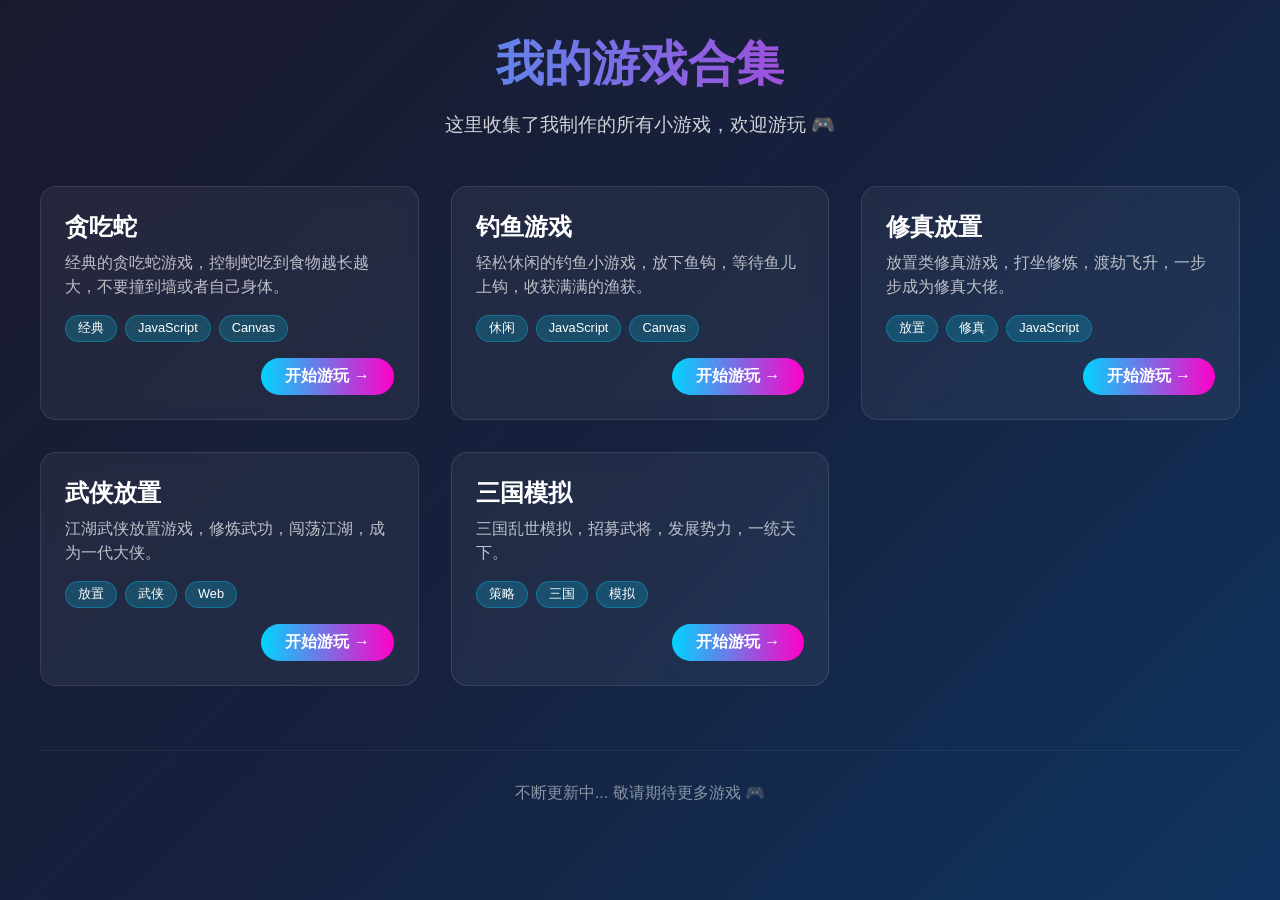
==== index.html @ 96c1a390 "Initial commit: Add game collection homepage and all games" ====
<!DOCTYPE html>
<html lang="zh-CN">
<head>
    <meta charset="UTF-8">
    <meta name="viewport" content="width=device-width, initial-scale=1.0">
    <title>游戏合集 | My Games Collection</title>
    <style>
        * {
            margin: 0;
            padding: 0;
            box-sizing: border-box;
        }

        body {
            font-family: -apple-system, BlinkMacSystemFont, 'Segoe UI', Roboto, 'Helvetica Neue', Arial, sans-serif;
            background: linear-gradient(135deg, #1a1a2e 0%, #16213e 50%, #0f3460 100%);
            min-height: 100vh;
            color: #fff;
            padding: 2rem 1rem;
        }

        .container {
            max-width: 1200px;
            margin: 0 auto;
        }

        header {
            text-align: center;
            margin-bottom: 3rem;
        }

        h1 {
            font-size: 3rem;
            font-weight: 700;
            margin-bottom: 1rem;
            background: linear-gradient(90deg, #00d4ff 0%, #ff00c8 100%);
            -webkit-background-clip: text;
            -webkit-text-fill-color: transparent;
            background-clip: text;
        }

        .subtitle {
            font-size: 1.2rem;
            opacity: 0.8;
            margin-bottom: 0.5rem;
        }

        .games-grid {
            display: grid;
            grid-template-columns: repeat(auto-fill, minmax(320px, 1fr));
            gap: 2rem;
            margin-bottom: 3rem;
        }

        .game-card {
            background: rgba(255, 255, 255, 0.05);
            border-radius: 16px;
            padding: 1.5rem;
            backdrop-filter: blur(10px);
            border: 1px solid rgba(255, 255, 255, 0.1);
            transition: all 0.3s ease;
            text-decoration: none;
            color: #fff;
            display: block;
        }

        .game-card:hover {
            transform: translateY(-8px);
            background: rgba(255, 255, 255, 0.08);
            border-color: rgba(255, 255, 255, 0.2);
            box-shadow: 0 10px 30px rgba(0, 0, 0, 0.3);
        }

        .game-title {
            font-size: 1.5rem;
            font-weight: 600;
            margin-bottom: 0.5rem;
        }

        .game-description {
            opacity: 0.7;
            margin-bottom: 1rem;
            line-height: 1.5;
        }

        .game-tags {
            display: flex;
            flex-wrap: wrap;
            gap: 0.5rem;
            margin-bottom: 1rem;
        }

        .tag {
            background: rgba(0, 212, 255, 0.2);
            padding: 0.25rem 0.75rem;
            border-radius: 20px;
            font-size: 0.8rem;
            border: 1px solid rgba(0, 212, 255, 0.3);
        }

        .game-footer {
            display: flex;
            justify-content: space-between;
            align-items: center;
        }

        .play-button {
            background: linear-gradient(90deg, #00d4ff 0%, #ff00c8 100%);
            padding: 0.5rem 1.5rem;
            border-radius: 25px;
            font-weight: 600;
            transition: transform 0.2s;
        }

        .game-card:hover .play-button {
            transform: scale(1.05);
        }

        footer {
            text-align: center;
            opacity: 0.5;
            margin-top: 4rem;
            padding-top: 2rem;
            border-top: 1px solid rgba(255, 255, 255, 0.1);
        }

        @media (max-width: 768px) {
            h1 {
                font-size: 2rem;
            }
            .games-grid {
                grid-template-columns: 1fr;
                gap: 1rem;
            }
        }
    </style>
</head>
<body>
    <div class="container">
        <header>
            <h1>我的游戏合集</h1>
            <p class="subtitle">这里收集了我制作的所有小游戏，欢迎游玩 🎮</p>
        </header>

        <div class="games-grid">
            <a href="./snake-game/" class="game-card">
                <div class="game-title">贪吃蛇</div>
                <div class="game-description">经典的贪吃蛇游戏，控制蛇吃到食物越长越大，不要撞到墙或者自己身体。</div>
                <div class="game-tags">
                    <span class="tag">经典</span>
                    <span class="tag">JavaScript</span>
                    <span class="tag">Canvas</span>
                </div>
                <div class="game-footer">
                    <span></span>
                    <span class="play-button">开始游玩 →</span>
                </div>
            </a>

            <a href="./fishing-game/" class="game-card">
                <div class="game-title">钓鱼游戏</div>
                <div class="game-description">轻松休闲的钓鱼小游戏，放下鱼钩，等待鱼儿上钩，收获满满的渔获。</div>
                <div class="game-tags">
                    <span class="tag">休闲</span>
                    <span class="tag">JavaScript</span>
                    <span class="tag">Canvas</span>
                </div>
                <div class="game-footer">
                    <span></span>
                    <span class="play-button">开始游玩 →</span>
                </div>
            </a>

            <a href="./xiuzhen-idle/" class="game-card">
                <div class="game-title">修真放置</div>
                <div class="game-description">放置类修真游戏，打坐修炼，渡劫飞升，一步步成为修真大佬。</div>
                <div class="game-tags">
                    <span class="tag">放置</span>
                    <span class="tag">修真</span>
                    <span class="tag">JavaScript</span>
                </div>
                <div class="game-footer">
                    <span></span>
                    <span class="play-button">开始游玩 →</span>
                </div>
            </a>

            <a href="./wuxia-idle-web/" class="game-card">
                <div class="game-title">武侠放置</div>
                <div class="game-description">江湖武侠放置游戏，修炼武功，闯荡江湖，成为一代大侠。</div>
                <div class="game-tags">
                    <span class="tag">放置</span>
                    <span class="tag">武侠</span>
                    <span class="tag">Web</span>
                </div>
                <div class="game-footer">
                    <span></span>
                    <span class="play-button">开始游玩 →</span>
                </div>
            </a>

            <a href="./threekingdom-sim-web/" class="game-card">
                <div class="game-title">三国模拟</div>
                <div class="game-description">三国乱世模拟，招募武将，发展势力，一统天下。</div>
                <div class="game-tags">
                    <span class="tag">策略</span>
                    <span class="tag">三国</span>
                    <span class="tag">模拟</span>
                </div>
                <div class="game-footer">
                    <span></span>
                    <span class="play-button">开始游玩 →</span>
                </div>
            </a>
        </div>

        <footer>
            <p>不断更新中... 敬请期待更多游戏 🎮</p>
        </footer>
    </div>
</body>
</html>
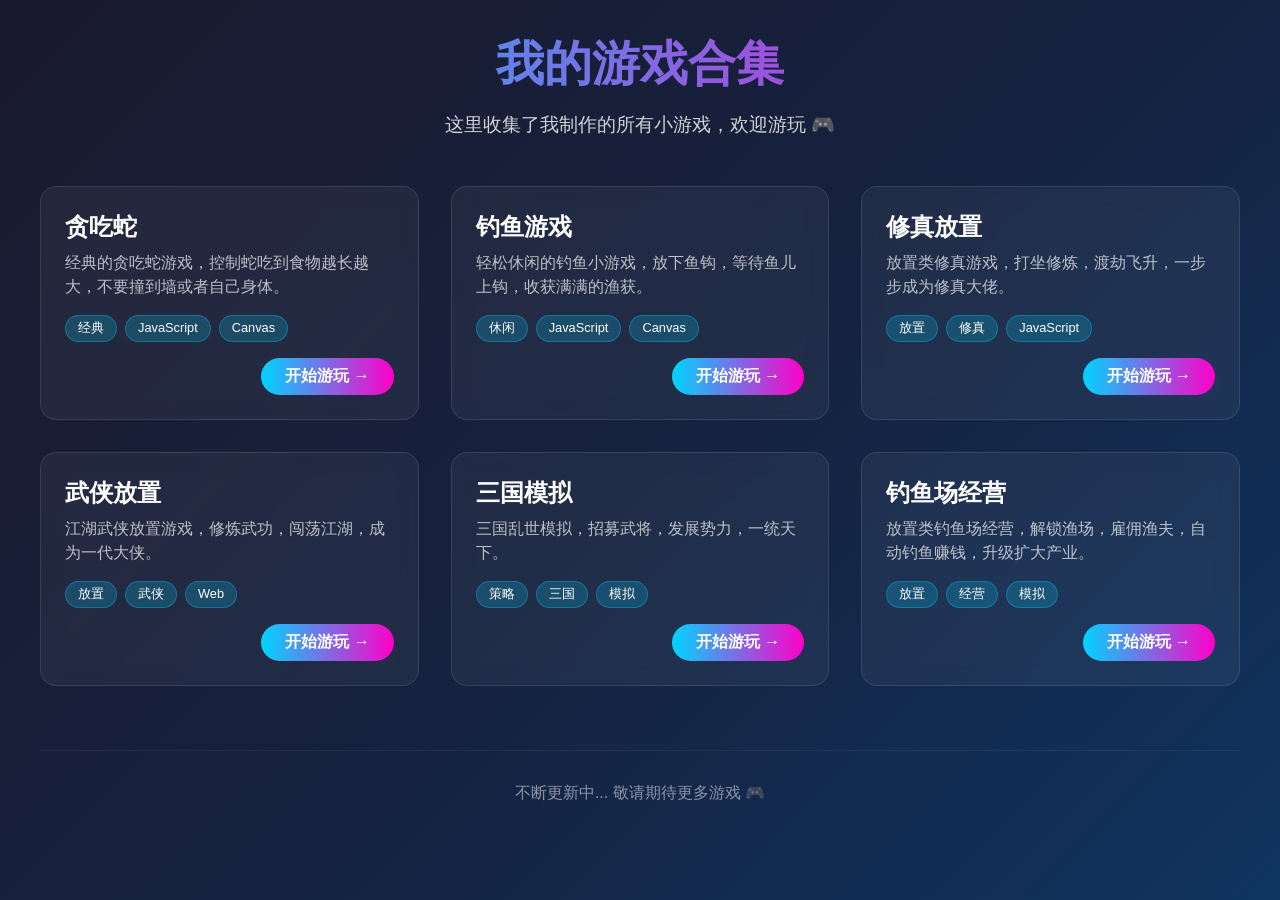
==== commit 7f4a6bdf: "Add new game: fishing-idle - 钓鱼场模拟经营放置游戏" ====
--- a/index.html
+++ b/index.html
@@ -212,6 +212,20 @@
                     <span class="play-button">开始游玩 →</span>
                 </div>
             </a>
+
+            <a href="./fishing-idle/" class="game-card">
+                <div class="game-title">钓鱼场经营</div>
+                <div class="game-description">放置类钓鱼场经营，解锁渔场，雇佣渔夫，自动钓鱼赚钱，升级扩大产业。</div>
+                <div class="game-tags">
+                    <span class="tag">放置</span>
+                    <span class="tag">经营</span>
+                    <span class="tag">模拟</span>
+                </div>
+                <div class="game-footer">
+                    <span></span>
+                    <span class="play-button">开始游玩 →</span>
+                </div>
+            </a>
         </div>
 
         <footer>
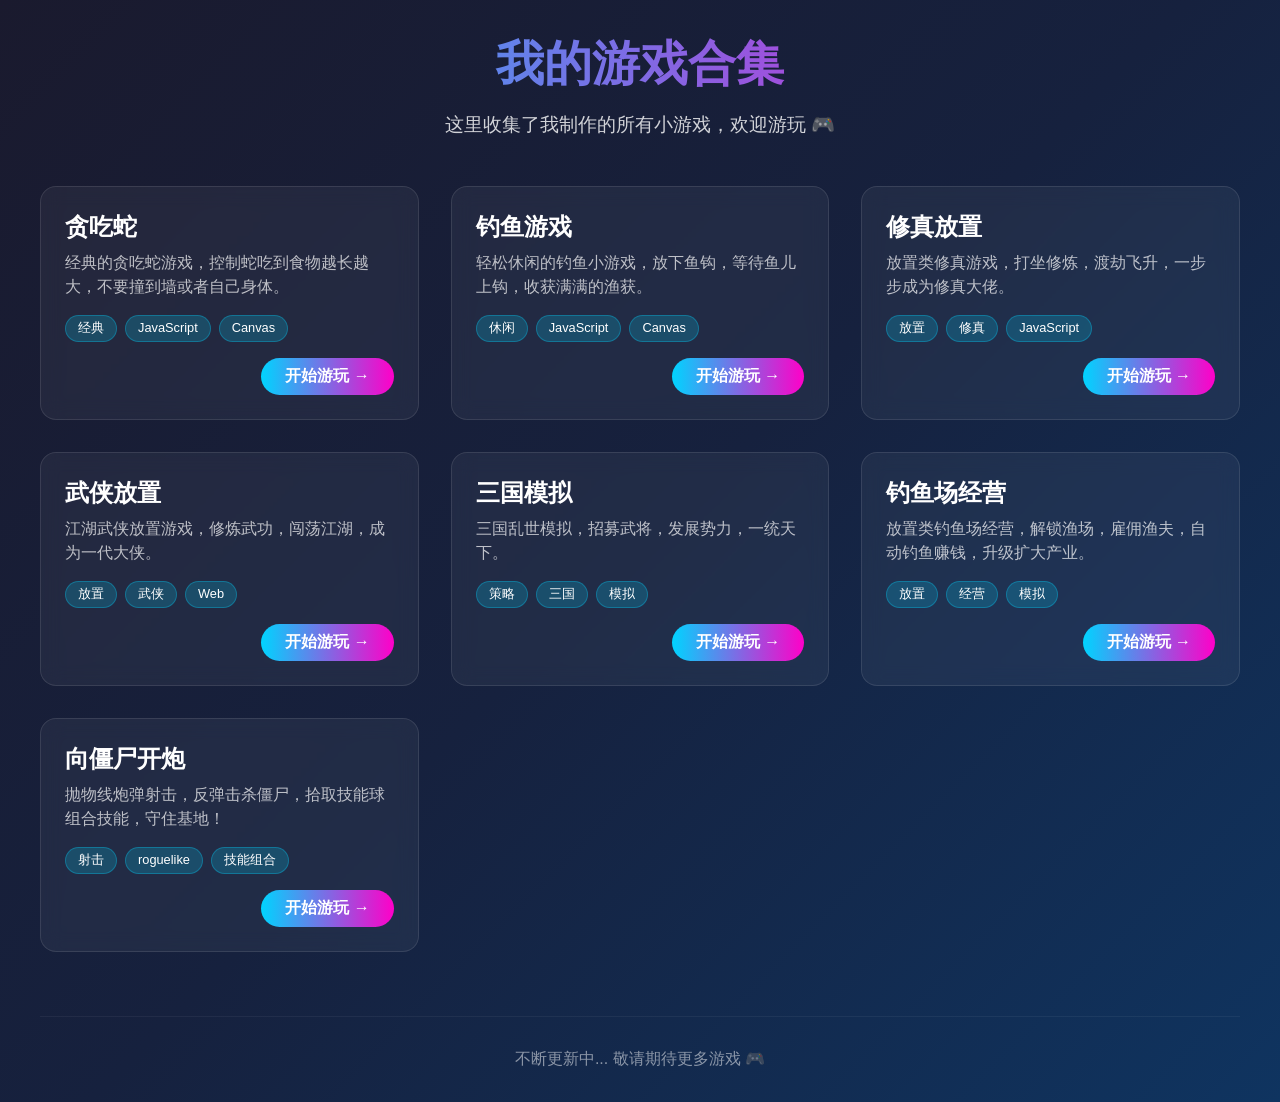
==== commit a17ae6df: "Add new game: zombie-cannon - 向僵尸开炮 网页版" ====
--- a/index.html
+++ b/index.html
@@ -226,6 +226,20 @@
                     <span class="play-button">开始游玩 →</span>
                 </div>
             </a>
+
+            <a href="./zombie-cannon/" class="game-card">
+                <div class="game-title">向僵尸开炮</div>
+                <div class="game-description">抛物线炮弹射击，反弹击杀僵尸，拾取技能球组合技能，守住基地！</div>
+                <div class="game-tags">
+                    <span class="tag">射击</span>
+                    <span class="tag">roguelike</span>
+                    <span class="tag">技能组合</span>
+                </div>
+                <div class="game-footer">
+                    <span></span>
+                    <span class="play-button">开始游玩 →</span>
+                </div>
+            </a>
         </div>
 
         <footer>
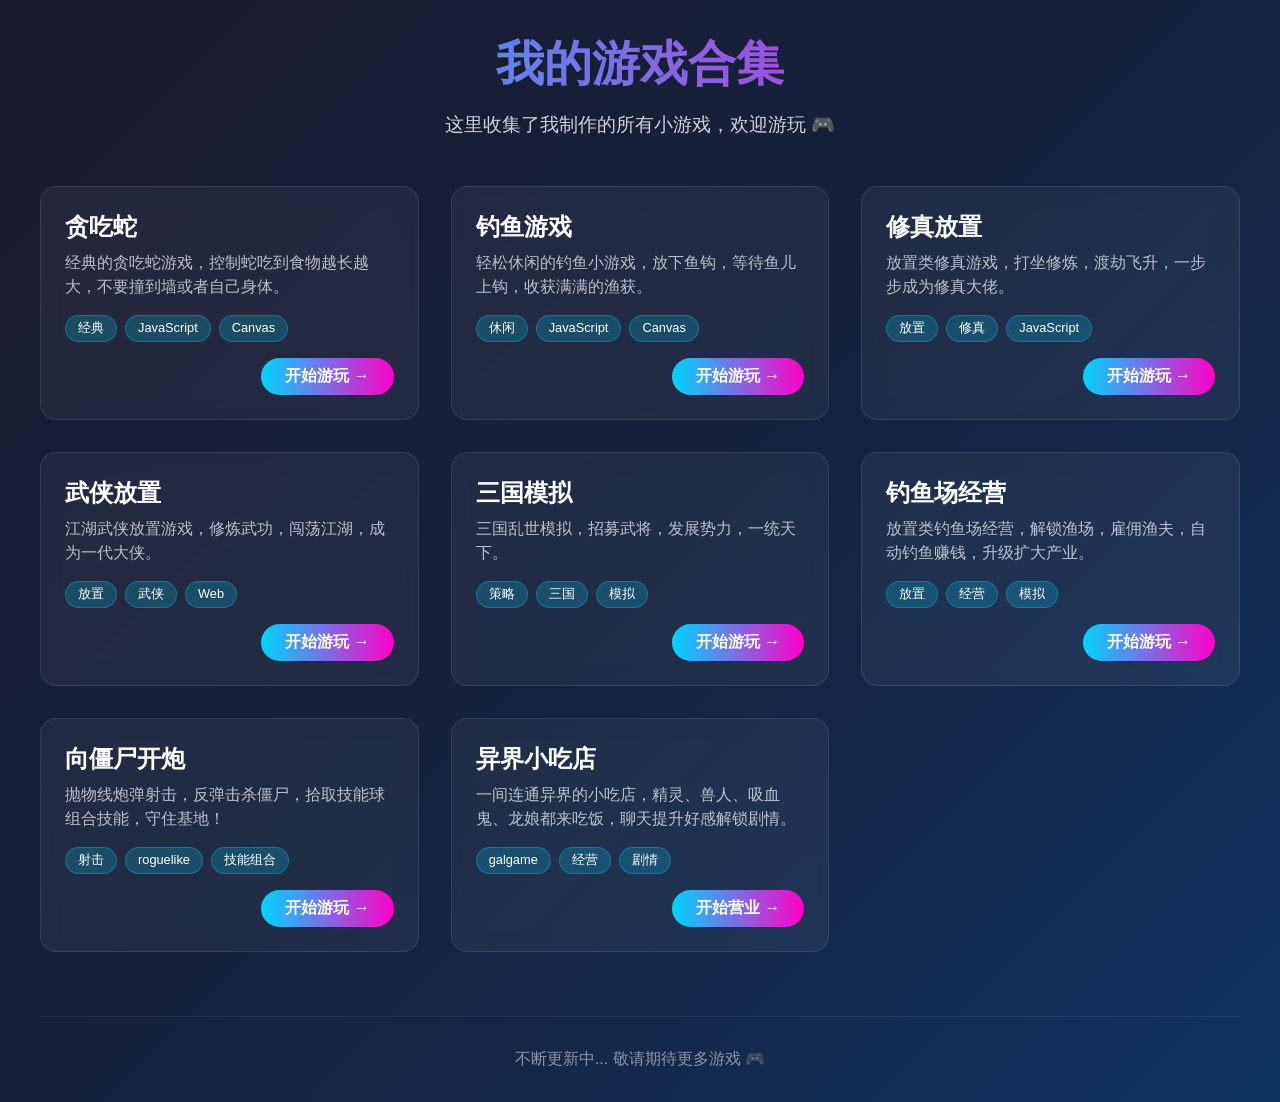
==== commit bc0fe4de: "Add new game: cafe-another-world - 异界小吃店 美食经营gal" ====
--- a/index.html
+++ b/index.html
@@ -240,6 +240,20 @@
                     <span class="play-button">开始游玩 →</span>
                 </div>
             </a>
+
+            <a href="./cafe-another-world/" class="game-card">
+                <div class="game-title">异界小吃店</div>
+                <div class="game-description">一间连通异界的小吃店，精灵、兽人、吸血鬼、龙娘都来吃饭，聊天提升好感解锁剧情。</div>
+                <div class="game-tags">
+                    <span class="tag">galgame</span>
+                    <span class="tag">经营</span>
+                    <span class="tag">剧情</span>
+                </div>
+                <div class="game-footer">
+                    <span></span>
+                    <span class="play-button">开始营业 →</span>
+                </div>
+            </a>
         </div>
 
         <footer>
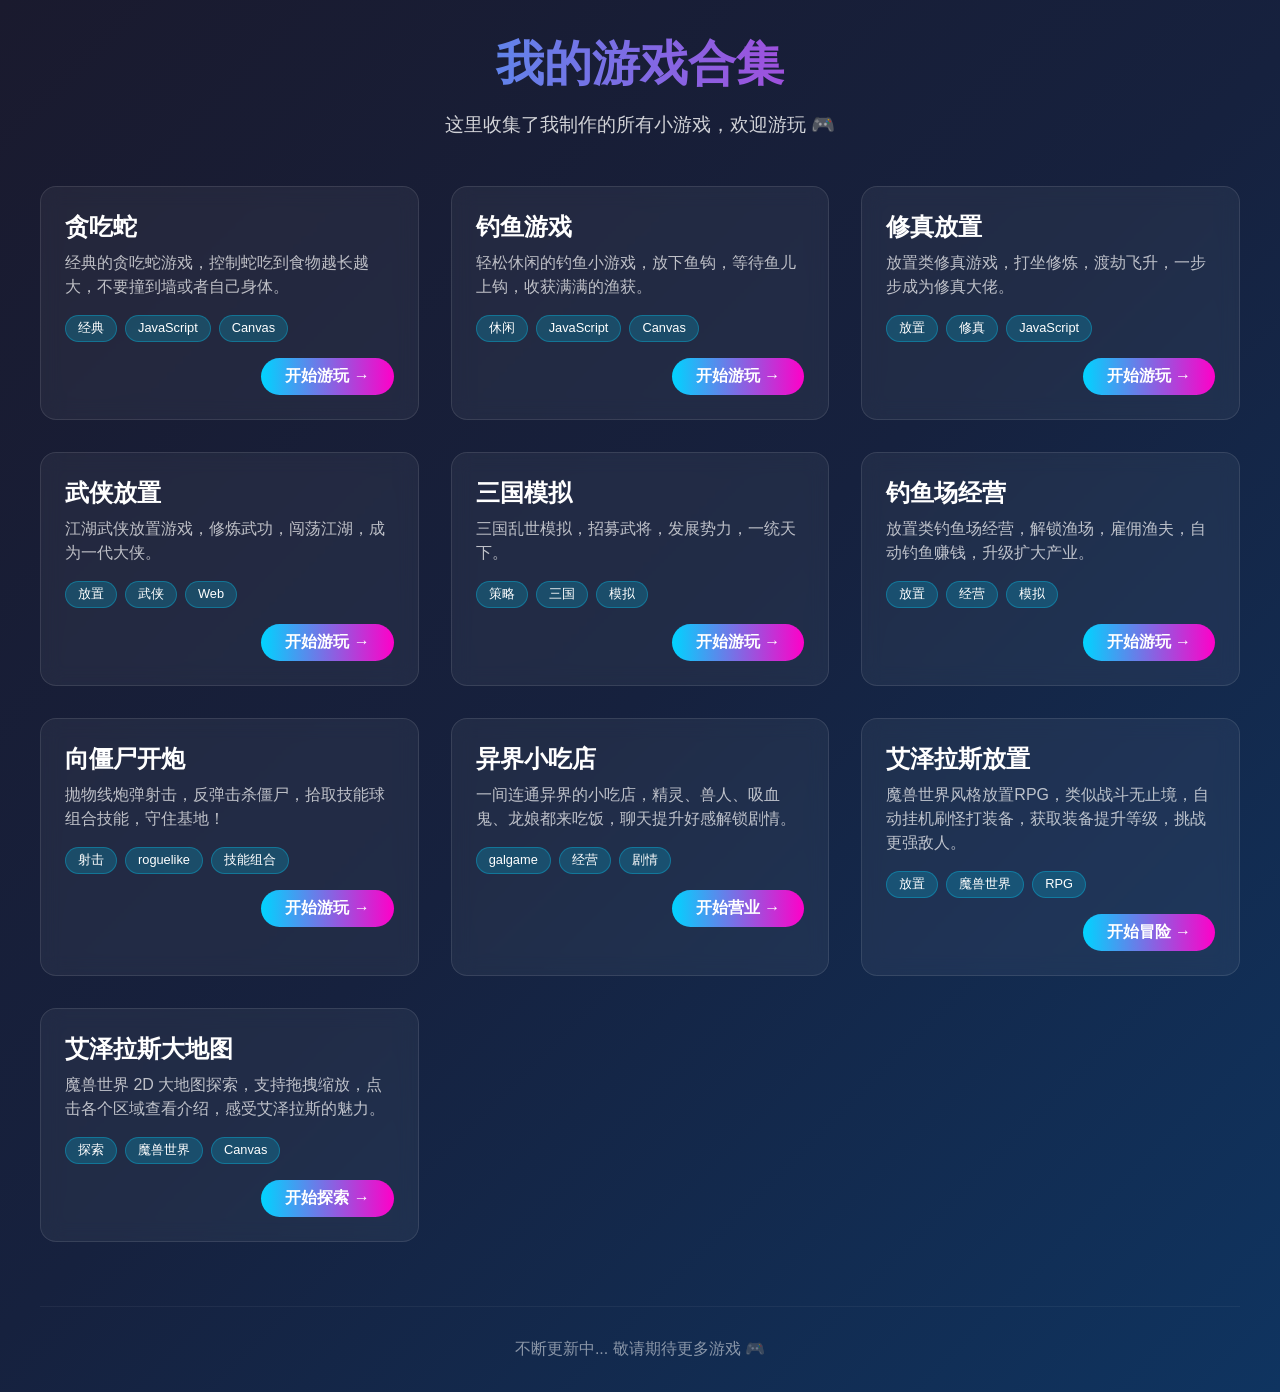
==== commit ebfb1aa0: "update: 首页添加两个新游戏入口" ====
--- a/index.html
+++ b/index.html
@@ -254,6 +254,34 @@
                     <span class="play-button">开始营业 →</span>
                 </div>
             </a>
+
+            <a href="./wow-azoth-idle/" class="game-card">
+                <div class="game-title">艾泽拉斯放置</div>
+                <div class="game-description">魔兽世界风格放置RPG，类似战斗无止境，自动挂机刷怪打装备，获取装备提升等级，挑战更强敌人。</div>
+                <div class="game-tags">
+                    <span class="tag">放置</span>
+                    <span class="tag">魔兽世界</span>
+                    <span class="tag">RPG</span>
+                </div>
+                <div class="game-footer">
+                    <span></span>
+                    <span class="play-button">开始冒险 →</span>
+                </div>
+            </a>
+
+            <a href="./wow-map-game/" class="game-card">
+                <div class="game-title">艾泽拉斯大地图</div>
+                <div class="game-description">魔兽世界 2D 大地图探索，支持拖拽缩放，点击各个区域查看介绍，感受艾泽拉斯的魅力。</div>
+                <div class="game-tags">
+                    <span class="tag">探索</span>
+                    <span class="tag">魔兽世界</span>
+                    <span class="tag">Canvas</span>
+                </div>
+                <div class="game-footer">
+                    <span></span>
+                    <span class="play-button">开始探索 →</span>
+                </div>
+            </a>
         </div>
 
         <footer>
